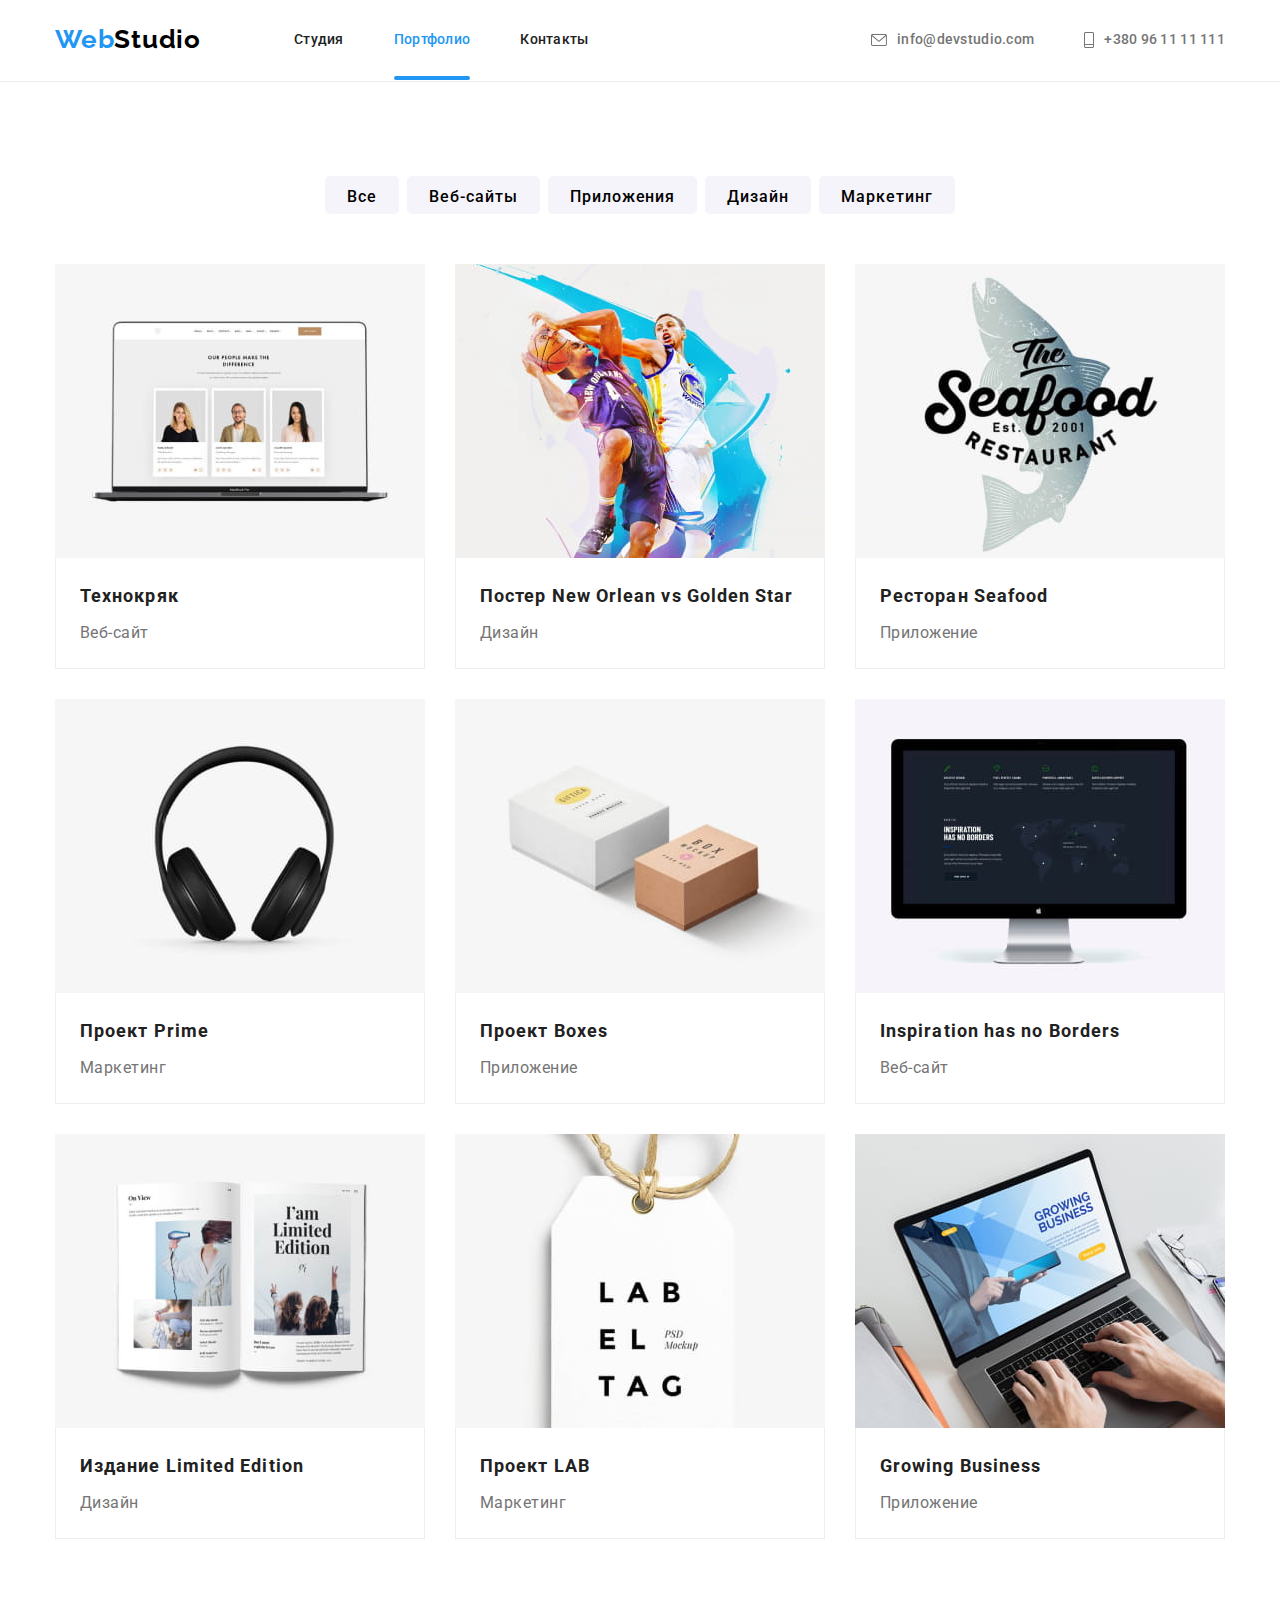
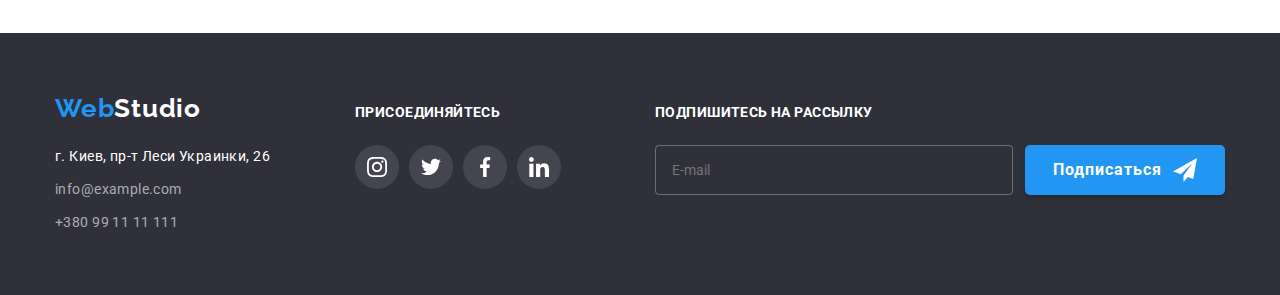
==== portfolio.html @ bf6fe9ce "ДЗ-7" ====
<!DOCTYPE html>
<html lang="ru">
    <head>
        <meta charset="UTF-8" />
        <meta http-equiv="X-UA-Compatible" content="IE=edge" />
        <meta name="viewport" content="width=device-width, initial-scale=1.0" />
        <title>WebStudio</title>
        <link rel="preconnect" href="https://fonts.gstatic.com" />
        <link rel="stylesheet" href="https://fonts.googleapis.com/css2?family=Raleway:wght@700&family=Roboto:wght@400;500;700;900&display=swap" />
        <link rel="stylesheet" href="https://cdnjs.cloudflare.com/ajax/libs/modern-normalize/0.2.0/modern-normalize.min.css" />
        <link rel="stylesheet" href="./css/styles.css" />
    </head>

    <body>
        <!--Навигация-->
        <header class="header-line">
            <div class="container">
                <nav class="navigation">
                    <a class="logo-link link" href="./index.html"><span class="blue-logo">Web</span><span class="black-logo">Studio</span></a>
                    <ul class="nav-list list">
                        <li class="nav-item"><a class="nav-link link" href="./index.html">Студия</a></li>
                        <li class="nav-item"><a class="nav-link active-portfolio link" href="./portfolio.html">Портфолио</a></li>
                        <li class="nav-item"><a class="nav-link link" href="">Контакты</a></li>
                    </ul>                

                    <ul class="contact-list list">
                        <li class="contact-item"><a class="link icon-link" href="mailto:info@devstudio.com"><svg class="icon-mail"><use href="./css/symbol-defs.svg#icon-mail"></use></svg>info@devstudio.com</a></li>
                        <li class="contact-item"><a class="link icon-link" href="tel:+380961111111"><svg class="icon-tel icon"><use href="./css/symbol-defs.svg#icon-telephone"></use></svg>+380 96 11 11 111</a></li>
                    </ul>
                </nav>
            </div>
        </header>

        <!-- Портфолио -->
        <main>
            <h1 class="visually-hidden">Портфолио</h1>
            <section class="portfolio-section">
                <div class="container">
                    <ul class="portfolio-list list">
                        <li class="buttons-item"><button class="buttons-portfolio button">Все</button></li>
                        <li class="buttons-item"><button class="buttons-portfolio button">Веб-сайты</button></li>
                        <li class="buttons-item"><button class="buttons-portfolio button">Приложения</button></li>
                        <li class="buttons-item"><button class="buttons-portfolio button">Дизайн</button></li>
                        <li class="buttons-item"><button class="buttons-portfolio button">Маркетинг</button></li>
                    </ul>
            
                    <ul class="examples-list grid list">
                        <li class="grid-item examples-item">
                            <a class="examples-link" href="">
                                <div class="examples-overlay">
                                    <img src="./images/portfolio/img.jpg" width="370" alt="Технокряк" />
                                    <div class="item-examples-overlay">
                                        <div class="item-examples-text">
                                            <p class="text-examples">
                                                Технокряк это современная площадка распространения коронавируса. Компании используют эту
                                                платформу для цифрового шпионажа и атак на защищённые сервера конкурентов.
                                            </p>
                                        </div>
                                    </div>
                                </div>                             
                                <div class="examples-item-block">
                                    <h2 class="examples-title title">Технокряк</h2>
                                    <p class="element-style">Веб-сайт</p>
                                </div>
                            </a>
                        </li>
                        <li class="grid-item examples-item">
                            <a class="examples-link" href="">
                                <div class="examples-overlay">
                                    <img src="./images/portfolio/img-1.jpg" width="370" alt="Постер New Orlean vs Golden Star" />
                                    <div class="item-examples-overlay">
                                        <div class="item-examples-text">
                                            <p class="text-examples">
                                                Технокряк это современная площадка распространения коронавируса. Компании используют эту
                                                платформу для цифрового шпионажа и атак на защищённые сервера конкурентов.
                                            </p>
                                        </div>
                                    </div>
                                </div> 
                                <div class="examples-item-block">
                                    <h2 class="examples-title title">Постер New Orlean vs Golden Star</h2>
                                    <p class="element-style">Дизайн</p>
                                </div>
                            </a>
                        </li>
                        <li class="grid-item examples-item">
                            <a class="examples-link" href="">
                                <div class="examples-overlay">
                                    <img src="./images/portfolio/img-2.jpg" width="370" alt="Ресторан Seafood" />
                                    <div class="item-examples-overlay">
                                        <div class="item-examples-text">
                                            <p class="text-examples">
                                                Технокряк это современная площадка распространения коронавируса. Компании используют эту
                                                платформу для цифрового шпионажа и атак на защищённые сервера конкурентов.
                                            </p>
                                        </div>
                                    </div>
                                </div>
                                <div class="examples-item-block">
                                    <h2 class="examples-title title">Ресторан Seafood</h2>
                                    <p class="element-style">Приложение</p>
                                </div>
                            </a>
                        </li>
                        <li class="grid-item examples-item">
                            <a class="examples-link" href="">
                                <div class="examples-overlay">
                                    <img src="./images/portfolio/img-3.jpg" width="370" alt="Проект Prime" />
                                    <div class="item-examples-overlay">
                                        <div class="item-examples-text">
                                            <p class="text-examples">
                                                Технокряк это современная площадка распространения коронавируса. Компании используют эту
                                                платформу для цифрового шпионажа и атак на защищённые сервера конкурентов.
                                            </p>
                                        </div>
                                    </div>
                                </div>           
                                <div class="examples-item-block">
                                    <h2 class="examples-title title">Проект Prime</h2>
                                    <p class="element-style">Маркетинг</p>
                                </div>
                            </a>
                        </li>
                        <li class="grid-item examples-item">
                            <a class="examples-link" href="">
                                <div class="examples-overlay">
                                    <img src="./images/portfolio/img-4.jpg" width="370" alt="Проект Boxes" />
                                    <div class="item-examples-overlay">
                                        <div class="item-examples-text">
                                            <p class="text-examples">
                                                Технокряк это современная площадка распространения коронавируса. Компании используют эту
                                                платформу для цифрового шпионажа и атак на защищённые сервера конкурентов.
                                            </p>
                                        </div>
                                    </div>
                                </div>
                                <div class="examples-item-block">
                                    <h2 class="examples-title title">Проект Boxes</h2>
                                    <p class="element-style">Приложение</p>
                                </div>
                            </a>
                        </li>
                        <li class="grid-item examples-item">
                            <a class="examples-link" href="">
                                <div class="examples-overlay">
                                    <img src="./images/portfolio/img-5.jpg" width="370" alt="Inspiration has no Borders" />
                                    <div class="item-examples-overlay">
                                        <div class="item-examples-text">
                                            <p class="text-examples">
                                                Технокряк это современная площадка распространения коронавируса. Компании используют эту
                                                платформу для цифрового шпионажа и атак на защищённые сервера конкурентов.
                                            </p>
                                        </div>
                                    </div>
                                </div>   
                                <div class="examples-item-block">
                                    <h2 class="examples-title title">Inspiration has no Borders</h2>
                                    <p class="element-style">Веб-сайт</p>
                                </div>
                            </a>
                        </li>
                        <li class="grid-item examples-item">
                            <a class="examples-link" href="">
                                <div class="examples-overlay">
                                    <img src="./images/portfolio/img-6.jpg" width="370" alt="Издание Limited Edition" />
                                    <div class="item-examples-overlay">
                                        <div class="item-examples-text">
                                            <p class="text-examples">
                                                Технокряк это современная площадка распространения коронавируса. Компании используют эту
                                                платформу для цифрового шпионажа и атак на защищённые сервера конкурентов.
                                            </p>
                                        </div>
                                    </div>
                                </div>
                                <div class="examples-item-block">
                                    <h2 class="examples-title title">Издание Limited Edition</h2>
                                    <p class="element-style">Дизайн</p>
                                </div>
                            </a>
                        </li>
                        <li class="grid-item examples-item">
                            <a class="examples-link" href="">
                                <div class="examples-overlay">
                                    <img src="./images/portfolio/img-7.jpg" width="370" alt="Проект LAB" />
                                    <div class="item-examples-overlay">
                                        <div class="item-examples-text">
                                            <p class="text-examples">
                                                Технокряк это современная площадка распространения коронавируса. Компании используют эту
                                                платформу для цифрового шпионажа и атак на защищённые сервера конкурентов.
                                            </p>
                                        </div>
                                    </div>
                                </div>
                                <div class="examples-item-block">
                                    <h2 class="examples-title title">Проект LAB</h2>
                                    <p class="element-style">Маркетинг</p>
                                </div>
                            </a>
                        </li>
                        <li class="grid-item examples-item">
                            <a class="examples-link" href="">
                                <div class="examples-overlay">
                                    <img src="./images/portfolio/img-8.jpg" width="370" alt="Growing Business webpage" />
                                    <div class="item-examples-overlay">
                                        <div class="item-examples-text">
                                            <p class="text-examples">
                                                Технокряк это современная площадка распространения коронавируса. Компании используют эту
                                                платформу для цифрового шпионажа и атак на защищённые сервера конкурентов.
                                            </p>
                                        </div>
                                    </div>
                                </div>  
                                <div class="examples-item-block">
                                    <h2 class="examples-title title">Growing Business</h2>
                                    <p class="element-style">Приложение</p>
                                </div>
                            </a>
                        </li>
                    </ul>
                </div>
            </section>
        </main>

        <!--Подвал сайта-->
        <footer class="footer">
            <div class="container">
                <div class="footer-block-contact footer-grid">
                    <a class="footer-link link" href="./index.html"><span class="blue-logo">Web</span><span
                            class="white-logo">Studio</span></a>

                    <address class="address">г. Киев, пр-т Леси Украинки, 26</address>
                
                    <ul class="footer-contacts list">
                        <li class="item-contact"><a class="link" href="mailto:info@example.com">info@example.com</a></li>
                        <li class="item-contact"><a class="link" href="tel:+380991111111">+380 99 11 11 111</a></li>
                    </ul>
                </div>
                <div class="footer-block-social footer-grid">
                    <p class="footer-paragraph-style">присоединяйтесь</p>
                    <ul class="list team-icon">
                        <li class="team-icon-item">
                            <a href="" class="team-icon-link">
                                <svg class="icon">
                                    <use href="./css/symbol-defs.svg#icon-instagram"></use>
                                </svg>
                            </a>
                        </li>
                        <li class="team-icon-item">
                            <a href="" class="team-icon-link">
                                <svg class="icon">
                                    <use href="./css/symbol-defs.svg#icon-twitter"></use>
                                </svg>
                            </a>
                        </li>
                        <li class="team-icon-item">
                            <a href="" class="team-icon-link">
                                <svg class="icon">
                                    <use href="./css/symbol-defs.svg#icon-facebook"></use>
                                </svg>
                            </a>
                        </li>
                        <li class="team-icon-item">
                            <a href="" class="team-icon-link">
                                <svg class="icon">
                                    <use href="./css/symbol-defs.svg#icon-linkedin"></use>
                                </svg>
                            </a>
                        </li>
                    </ul>
                </div>
                <div class="subscribe-block footer-grid">
                    <form class="form-subscribe"></form>
                
                    <p class="footer-paragraph-style">Подпишитесь на рассылку</p>
                
                    <div class="submit-block">
                        <label class="form-label-footer">
                            <input type="email" class="footer-input" name="email" placeholder="E-mail" autocomplete="off" />
                        </label>
                
                        <button type="submit" class="order-button button">
                            <span>Подписаться</span> <span class="submit-icon"></span>
                        </button>
                    </div>
                </div>
            </div>
        </footer>
    </body>
</html>
---- css/styles.css ----
:root {
  --main-text-color: #757575;
  --title-color: #212121;
  --bg-color: #2f303a;
  --bg-button-color: #f5f4fa;
  --white-color: #ffffff;
  --link-color: #2196f3;
  --submit-color: #188ce8;
  --logo-black: #000000;
  --examples-border-color: #eeeeee;
  --clients-border-color: #afb1b8;
  --grid-item: 1;
  --transition-transform: 250ms cubic-bezier(0.4, 0, 0.2, 1);
  --transition-whole: 250ms cubic-bezier(0.4, 0, 0.2, 1);
}

html {
  box-sizing: border-box;
}

*,
*::before,
*::after {
  box-sizing: inherit;
}

body {
  font-weight: 400;
  font-family: 'Roboto', sans-serif;
  font-size: 14px;
  line-height: 1.71;
  letter-spacing: 0.03em;
  color: var(--main-text-color);
}

h1,
h2,
h3,
h4,
h5,
h6,
p {
  margin-top: 0;
}

ul {
  margin-top: 0;
  margin-bottom: 0;
  padding-inline-start: 0;
}

p {
  margin-bottom: 0px;
}

img {
  display: block;
  max-width: 100%;
  height: auto;
}

address {
  font-style: normal;
  color: var(--white-color);
}

.visually-hidden {
  position: absolute !important;
  clip: rect(1px 1px 1px 1px);
  clip: rect(1px, 1px, 1px, 1px);
  padding: 0 !important;
  border: 0 !important;
  height: 1px !important;
  width: 1px !important;
  overflow: hidden;
}

.link {
  text-decoration: none;
  color: inherit;
  transition: color var(--transition-whole);
}

.examples-link {
  display: block;
  text-decoration: none;
  color: inherit;
}

.link:hover,
.link:focus {
  color: var(--link-color);
}

.buttons-portfolio:hover,
.buttons-portfolio:focus {
  background-color: var(--link-color);
  color: var(--white-color);
  box-shadow: 0px 3px 1px rgba(0, 0, 0, 0.1), 0px 1px 2px rgba(0, 0, 0, 0.08), 0px 2px 2px rgba(0, 0, 0, 0.12);
}

.container {
  width: 1200px;
  padding-right: 15px;
  padding-left: 15px;
  margin-right: auto;
  margin-left: auto;
}

.grid {
  display: flex;
  flex-wrap: wrap;
  margin-left: -30px;
  margin-top: -30px;
}

.grid-item {
  flex-basis: calc((100% - 30px * var(--grid-item)) / var(--grid-item));
  margin-left: 30px;
  margin-top: 30px;
}

.nav-list {
  font-weight: 500;
  line-height: 1.14;
  letter-spacing: 0.02em;
  color: var(--title-color);
}

.active-studio {
  color: var(--link-color);
}

.active-portfolio {
  color: var(--link-color);
}

.main-title {
  display: block;
  margin-bottom: 0px;
  margin-bottom: 30px;
  font-weight: 900;
  font-size: 44px;
  line-height: 1.36;
  text-align: center;
  letter-spacing: 0.06em;
  color: var(--white-color);
}

.what-we-do-title,
.our-team-title,
.clients-title {
  display: block;
  margin-bottom: 50px;
  font-weight: 700;
  font-size: 36px;
  line-height: 1.16;
  text-align: center;
  letter-spacing: 0.03em;
}

.features-title {
  text-transform: uppercase;
  margin-bottom: 10px;
  font-size: 14px;
  font-weight: 700;
  line-height: 1.14;
  letter-spacing: 0.03em;
}

.features-item::before {
  display: block;
  content: '';
  height: 120px;
  background-size: contain;
  background-repeat: no-repeat;
  background-position: center;
  background-size: 70px 70px;
  background-color: var(--bg-button-color);
  margin-bottom: 30px;
}

.features-item:nth-child(1)::before {
  background-image: url(../images/svg/antenna.svg);
}

.features-item:nth-child(2)::before {
  background-image: url(../images/svg/astronaut.svg);
}

.features-item:nth-child(3)::before {
  background-image: url(../images/svg/clock.svg);
}

.features-item:nth-child(4)::before {
  background-image: url(../images/svg/diagram.svg);
}

.team-title {
  margin-bottom: 10px;
  font-weight: 500;
  font-size: 16px;
  line-height: 1.18;
  letter-spacing: 0.03em;
}

.examples-title {
  margin-bottom: 4px;
  font-weight: 700;
  font-size: 18px;
  line-height: 2;
  letter-spacing: 0.06em;
}

.title {
  color: var(--title-color);
}

.element-style {
  font-size: 16px;
  line-height: 30px;
  letter-spacing: 0.03em;
}

.button {
  font-weight: 500;
  font-size: 16px;
  line-height: 1.87;
  text-align: center;
  letter-spacing: 0.06em;
  background-color: var(--bg-button-color);
  border-style: none;
  border-radius: 5px;
  font-family: inherit;
  cursor: pointer;
  border: none;
  transition: box-shadow var(--transition-whole), background-color var(--transition-whole);
}

.navigation {
  display: flex;
  align-items: center;
}

.logo-link {
  display: block;
  margin-right: 93px;
  padding-top: 24px;
  padding-bottom: 25px;
}

.nav-list {
  display: flex;
  align-items: baseline;
}

.nav-item:not(:last-child) {
  margin-right: 50px;
}

.nav-item .link {
  position: relative;
  padding-top: 32px;
  padding-bottom: 32px;
  display: flex;
  margin-bottom: 0px;
}

.header-line {
  position: relative;
  border-bottom: 1px solid #ececec;
}

.nav-link-line::after {
  position: absolute;
  display: flex;
  background-color: var(--link-color);
  content: '';
  left: 0;
  bottom: 0;
  width: 100%;
  height: 4px;
  border-radius: 2px;
  transform: scaleX(0);
  transition: var(--transition-transform);
}

.nav-link-line:hover::after,
.nav-link-line:focus::after {
  transform: scaleX(1);
}

.active-studio::after {
  position: absolute;
  display: flex;
  background-color: var(--link-color);
  content: '';
  left: 0;
  bottom: 0;
  width: 100%;
  height: 4px;
  border-radius: 2px;
}

.active-portfolio::after {
  position: absolute;
  display: flex;
  background-color: var(--link-color);
  content: '';
  left: 0;
  bottom: 0;
  width: 100%;
  height: 4px;
  border-radius: 2px;
}

.contact-list {
  display: flex;
  margin-left: auto;
  align-items: center;
  font-weight: 500;
}

.icon {
  transition: fill var(--transition-whole);
}

.icon-link {
  display: flex;
  align-items: center;
  border: none;
  padding: 32px 0;
  font-weight: 500;
  line-height: 1.14;
  letter-spacing: 0.02em;
}

.icon-link:hover,
.icon-link:focus {
  stroke: currentColor;
}

.icon-mail {
  width: 16px;
  height: 12px;
  margin-right: 10px;
  fill: currentColor;
}

.icon-tel {
  width: 10px;
  height: 16px;
  margin-right: 10px;
  fill: currentColor;
}

.contact-item:not(:last-child) {
  margin-right: 50px;
}

.order-button {
  display: inline-block;
  min-width: 200px;
  padding: 10px 32px;
  background-color: var(--link-color);
  color: var(--white-color);
  font-weight: 700;
}

.order-button:hover,
.order-button:focus {
  background-color: var(--submit-color);
}

.buttons-portfolio {
  font-weight: 500;
  min-width: 73px;
  max-height: 38px;
  padding: 6px 22px;
}

.hero-section {
  padding-top: 200px;
  padding-bottom: 200px;
  max-width: 1600px;
  height: 600px;
  text-align: center;
  background-color: var(--bg-color);
  background-image: linear-gradient(rgba(47, 48, 58, 0.4), rgba(47, 48, 58, 0.4)),
    url('../images/webstudio/heroback.jpg');
  background-repeat: no-repeat;
  background-size: cover;
  background-position: center;
  margin: 0 auto;
}

.features-section {
  padding-top: 94px;
}

.features-item {
  --grid-item: 4;
}

.doing-section {
  padding-top: 94px;
  padding-bottom: 94px;
}

.doing-thumb {
  position: relative;
}

.text-thumb {
  position: absolute;
  bottom: 0;
  display: flex;
  justify-content: center;
  align-items: center;
  background-image: linear-gradient(to right, rgba(47, 48, 58, 0.8), rgba(47, 48, 58, 0.8));
  width: 370px;
  height: 70px;
}

.text-decor-thumb {
  font-weight: 700;
  color: var(--white-color);
  text-transform: uppercase;
}

.about-item {
  --grid-item: 3;
}

.team-section {
  padding-top: 94px;
  padding-bottom: 94px;
  background-color: var(--bg-button-color);
}

.team-section .team-icon-link {
  fill: var(--clients-border-color);
}

.team-icon {
  margin-top: 16px;
  display: flex;
}

.team-icon-link .icon {
  width: 20px;
  height: 20px;
}

.team-icon-link {
  display: flex;
  border-radius: 50%;
  justify-content: center;
  align-items: center;
  width: 44px;
  height: 44px;
  transition: background-color var(--transition-whole);
}

.team-icon-link:hover,
.team-icon-link:focus {
  background-color: var(--link-color);
}

.team-icon-link:hover .icon,
.team-icon-link:focus .icon {
  fill: var(--white-color);
}

.team-icon-item:not(:last-child) {
  margin-right: 10px;
}

.team-list {
  text-align: center;
}

.team-item {
  box-shadow: 0px 1px 3px rgba(0, 0, 0, 0.12), 0px 1px 1px rgba(0, 0, 0, 0.14), 0px 2px 1px rgba(0, 0, 0, 0.2);
  border-radius: 0px 0px 4px 4px;
  --grid-item: 4;
}

.item-block {
  padding: 30px 32px;
  background-color: var(--white-color);
}

.clients-section {
  padding-top: 94px;
  padding-bottom: 94px;
}

.clients-icon-item {
  --grid-item: 6;
}

.clients-icon-link {
  display: flex;
  color: var(--clients-border-color);
  border: 1px solid var(--clients-border-color);
  border-radius: 4px;
  width: 170px;
  height: 90px;
  align-items: center;
  justify-content: center;
}

.clients-icon-link:hover,
.clients-icon-link:focus {
  border: 1px solid var(--link-color);
}

.clients-icon-link .icon {
  fill: currentColor;
}

.clients-icon-link .icon-logo1 {
  width: 44px;
  height: 49px;
}

.clients-icon-link .icon-logo2 {
  width: 40px;
  height: 52px;
}

.clients-icon-link .icon-logo3 {
  width: 41px;
  height: 43px;
}

.clients-icon-link .icon-logo4 {
  width: 80px;
  height: 42px;
}

.clients-icon-link .icon-logo5 {
  width: 59px;
  height: 47px;
}

.clients-icon-link .icon-logo6 {
  width: 88px;
  height: 45px;
}

.footer-social-icon .icon {
  font: var(--white-color);
}

.footer-link {
  display: block;
  margin-bottom: 20px;
}

.address {
  display: block;
  margin-bottom: 9px;
}

footer {
  padding-top: 60px;
  padding-bottom: 60px;
  background-color: var(--bg-color);
}

.footer-contacts {
  font-weight: 400;
  display: block;
  margin-left: auto;
  align-items: center;
  color: rgba(255, 255, 255, 0.6);
}

.footer-paragraph-style {
  color: var(--white-color);
  font-weight: 700;
  text-transform: uppercase;
  margin-bottom: 20px;
}

.item-contact:not(:last-child) {
  display: block;
  margin-bottom: 9px;
}

.team-icon a {
  color: var(--white-color);
}

footer .team-icon-link {
  background-color: rgba(255, 255, 255, 0.1);
}

footer .team-icon-link:hover,
footer .team-icon-link:focus {
  background-color: var(--link-color);
}

footer .team-icon-link .icon {
  fill: currentColor;
}

.portfolio-section {
  padding-top: 94px;
  padding-bottom: 94px;
}

.portfolio-list {
  display: flex;
  justify-content: center;
  padding-bottom: 50px;
}

.buttons-item:not(:last-child) {
  margin-right: 8px;
}

.examples-item {
  --grid-item: 3;
}

.footer .container {
  display: flex;
  justify-content: space-between;
  align-items: baseline;
}

.footer-grid {
  flex-basis: calc((50% - 45px) / 2);
}

.footer-grid:last-child {
  flex-basis: calc(50% - 15px);
}

.footer-input {
  width: 358px;
  height: 50px;
  padding: 15px 16px;
  border: 1px solid rgba(255, 255, 255, 0.3);
  border-radius: 4px;
  color: var(--white-color);
  background-color: transparent;
}

footer .button {
  position: relative;
  text-align: start;
  padding: 10px 28px;
  box-shadow: 0px 4px 4px rgba(0, 0, 0, 0.15);
}

.submit-icon {
  position: absolute;
  width: 24px;
  height: 24px;
  top: 50%;
  right: 8%;
  transform: translate(-50%, -50%);
  fill: var(--white-color);
  background-image: url(../images/svg/send.svg);
}

.submit-block {
  display: flex;
  justify-content: space-between;
}

.examples-item:hover,
.examples-link:focus {
  box-shadow: 0px 1px 1px rgba(0, 0, 0, 0.12), 0px 4px 4px rgba(0, 0, 0, 0.06), 1px 4px 6px rgba(0, 0, 0, 0.16);
}

.examples-item-block {
  padding: 20px 24px;
  border-left: 1px solid var(--examples-border-color);
  border-right: 1px solid var(--examples-border-color);
  border-bottom: 1px solid var(--examples-border-color);
}

.blue-logo,
.black-logo,
.white-logo {
  font-family: 'Raleway', sans-serif;
  font-weight: 700;
  font-size: 26px;
  line-height: 1.19;
  letter-spacing: 0.03em;
  color: var(--link-color);
}

.black-logo {
  color: var(--logo-black);
}

.white-logo {
  color: var(--white-color);
}

.backdrop {
  position: fixed;
  z-index: 3;

  top: 0;
  left: 0;
  width: 100%;
  height: 100%;
  background-color: rgba(0, 0, 0, 0.2);

  transition: opacity var(--transition-whole);
}

.backdrop {
  position: fixed;
  z-index: 3;

  top: 0;
  left: 0;
  width: 100%;
  height: 100%;
  background-color: rgba(0, 0, 0, 0.2);

  transition: opacity var(--transition-whole);
}

.backdrop.is-hidden {
  opacity: 0;
  pointer-events: none;
}

.modal {
  position: absolute;
  top: 50%;
  left: 50%;
  transform: translate(-50%, -50%);
  min-height: 581px;
  max-width: 528px;
  padding: 40px 40px;
  border-radius: 4px;
  background-color: var(--white-color);
}

.btn-modal {
  position: absolute;

  top: 8px;
  right: 8px;
  width: 30px;
  height: 30px;
  border-radius: 50%;
  background: var(--white-color);
  border: 1px solid rgba(0, 0, 0, 0.1);

  transform: scale(1);
  transition: var(--transition-transform);
}

.btn-icon-close {
  fill: var(--title-color);
}

.btn-icon-close {
  position: absolute;
  width: 18px;
  height: 18px;
  top: 50%;
  left: 50%;
  transform: translate(-50%, -50%);
}

.btn-modal:hover,
.btn-modal:focus {
  transform: scale(1.15);
  /* border: 1px solid rgb(33, 150, 243, 0.5); */
}

.btn-modal:hover .icon,
.btn-modal-close:focus .icon {
  fill: var(--link-color);
}

.form-label {
  position: relative;
  display: flex;
  flex-direction: column;
}

.form-label:not(:last-child) {
  margin-bottom: 10px;
}

.form-label:last-child {
  margin-bottom: 20px;
}

.form-label {
  font-size: 12px;
  line-height: 1.16;
  letter-spacing: 0.01em;
}

.label-text {
  display: inline-block;
  margin-bottom: 4px;
}

.form-input:hover,
.form-input:focus {
  border-color: var(--link-color);
}

.form-input:hover + .icon,
.form-input:focus + .icon {
  fill: var(--link-color);
}

.form-area::placeholder {
  color: rgba(117, 117, 117, 0.5);
}

.form-area:hover,
.form-area:focus {
  border-color: var(--link-color);
}

.request-action {
  display: inline-block;
  margin-bottom: 12px;
  font-size: 20px;
  line-height: 1.15;
  color: var(--title-color);
}

.request-icon-position {
  position: relative;
}

.form-input {
  position: relative;
  width: 100%;
  height: 40px;
  padding-left: 42px;
  border: 1px solid rgba(33, 33, 33, 0.2);
  border-radius: 4px;
  outline: none;
}

.form-area {
  width: 100%;
  resize: none;
  padding: 12px 16px;
  border: 1px solid rgba(33, 33, 33, 0.2);
  border-radius: 4px;
  outline: none;
}

.form-label-terms {
  display: flex;
  justify-content: center;
  margin-bottom: 30px;
  align-items: center;
}

.terms-link {
  color: var(--link-color);
  margin-left: 5px;
}

.checkbox {
  -webkit-appearance: none;
  -moz-appearance: none;
  appearance: none;
}

.terms-span {
  margin-left: 5px;
}

.custom-icon {
  display: inline-block;
  cursor: pointer;
  width: 16px;
  height: 15px;
  border: 2px solid var(--title-color);
  border-radius: 4px;
}

.checkbox:checked + .custom-icon {
  border-color: var(--link-color);
  background-color: var(--link-color);
  background-image: url(../images/svg/check.svg);
  background-size: contain;
  background-origin: border-box;
}

.checkbox:focus + .custom-icon {
  border-color: var(--link-color);
}

.form-label-button {
  display: flex;
  justify-content: center;
}

.form-request .icon {
  position: absolute;
  top: 50%;
  left: 14px;
  width: 18px;
  height: 18px;
  transform: translateY(-50%);
}

.examples-overlay {
  position: relative;
  width: 370px;
  height: 294px;
  overflow: hidden;
}

.examples-overlay .text-examples {
  position: absolute;

  top: 50%;
  left: 50%;
  transform: translate(-50%, -50%);

  display: inline-block;
  width: 322px;

  font-size: 18px;
  line-height: 1.56;
  letter-spacing: 0.03em;
  text-align: start;
  color: var(--white-color);
}

.item-examples-overlay {
  position: absolute;
  width: 100%;
  height: 100%;
  background-color: rgba(33, 150, 243, 0.9);
  opacity: 0;
  transform: translateY(0);
  transition: var(--transition-transform);
}

.examples-link:focus .item-examples-overlay,
.examples-link:hover .item-examples-overlay {
  transform: translateY(-100%);
  opacity: 1;
}

.list {
  list-style: none;
}
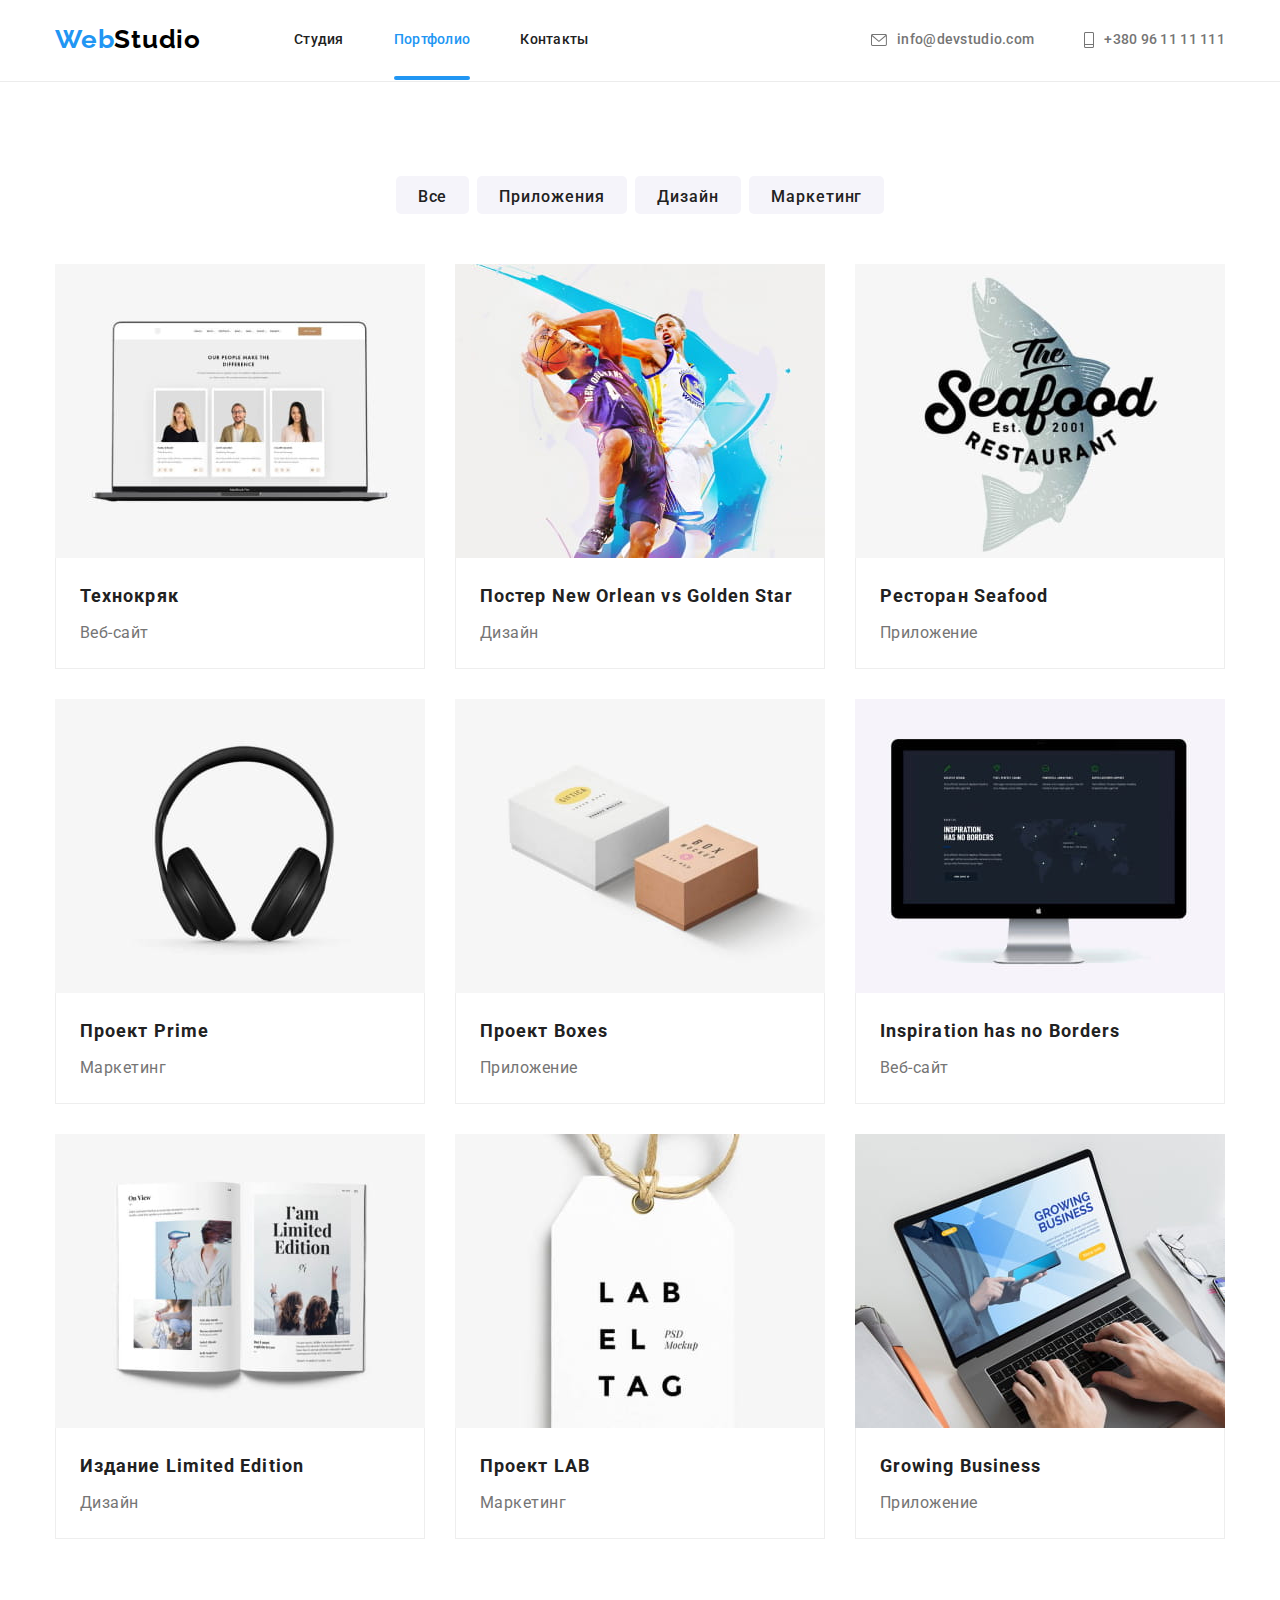
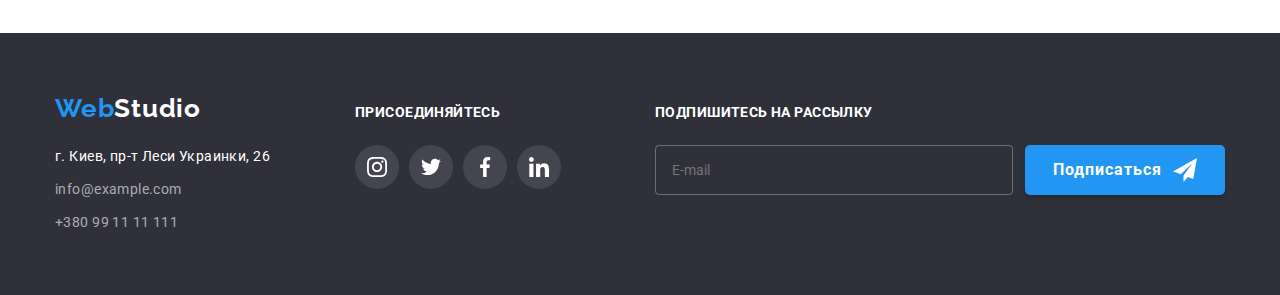
==== commit 8055e0e6: "ДЗ-7" ====
--- a/portfolio.html
+++ b/portfolio.html
@@ -12,207 +12,191 @@
     </head>
 
     <body>
+        
         <!--Навигация-->
+
         <header class="header-line">
             <div class="container">
                 <nav class="navigation">
-                    <a class="logo-link link" href="./index.html"><span class="blue-logo">Web</span><span class="black-logo">Studio</span></a>
+                    <a class="logo navigation__logo link" href="./index.html"><span class="logo__label logo__label--blue">Web</span><span class="logo__label logo__label--black">Studio</span></a>
                     <ul class="nav-list list">
-                        <li class="nav-item"><a class="nav-link link" href="./index.html">Студия</a></li>
-                        <li class="nav-item"><a class="nav-link active-portfolio link" href="./portfolio.html">Портфолио</a></li>
-                        <li class="nav-item"><a class="nav-link link" href="">Контакты</a></li>
+                        <li class="nav-list__item"><a class="nav-list__link nav-list__line link" href="./index.html">Студия</a></li>
+                        <li class="nav-list__item"><a class="nav-list__link nav-list__link--blue nav-list__link--active link" href="./portfolio.html">Портфолио</a></li>
+                        <li class="nav-list__item"><a class="nav-list__link nav-list__line link" href="">Контакты</a></li>
                     </ul>                
 
                     <ul class="contact-list list">
-                        <li class="contact-item"><a class="link icon-link" href="mailto:info@devstudio.com"><svg class="icon-mail"><use href="./css/symbol-defs.svg#icon-mail"></use></svg>info@devstudio.com</a></li>
-                        <li class="contact-item"><a class="link icon-link" href="tel:+380961111111"><svg class="icon-tel icon"><use href="./css/symbol-defs.svg#icon-telephone"></use></svg>+380 96 11 11 111</a></li>
+                        <li class="contact-list__item"><a class="link contact-list__icon" href="mailto:info@devstudio.com"><svg class="contact-list__mail"><use href="./css/symbol-defs.svg#icon-mail"></use></svg>info@devstudio.com</a></li>
+                        <li class="contact-list__item"><a class="link contact-list__icon" href="tel:+380961111111"><svg class="contact-list__tel icon"><use href="./css/symbol-defs.svg#icon-telephone"></use></svg>+380 96 11 11 111</a></li>
                     </ul>
                 </nav>
             </div>
         </header>
 
         <!-- Портфолио -->
+
         <main>
             <h1 class="visually-hidden">Портфолио</h1>
-            <section class="portfolio-section">
+            <section class="portfolio">
                 <div class="container">
-                    <ul class="portfolio-list list">
-                        <li class="buttons-item"><button class="buttons-portfolio button">Все</button></li>
-                        <li class="buttons-item"><button class="buttons-portfolio button">Веб-сайты</button></li>
-                        <li class="buttons-item"><button class="buttons-portfolio button">Приложения</button></li>
-                        <li class="buttons-item"><button class="buttons-portfolio button">Дизайн</button></li>
-                        <li class="buttons-item"><button class="buttons-portfolio button">Маркетинг</button></li>
+                    <ul class="buttons-menu list">
+                        <li class="buttons-menu__item"><button type="button" class="buttons-menu__button--blue buttons-menu__button button">Все</button></li>
+                        <li class="buttons-menu__item"><button type="button" class="buttons-menu__button--blue buttons-menu__button button">Приложения</button></li>
+                        <li class="buttons-menu__item"><button type="button" class="buttons-menu__button--blue buttons-menu__button button">Дизайн</button></li>
+                        <li class="buttons-menu__item"><button type="button" class="buttons-menu__button--blue buttons-menu__button button">Маркетинг</button></li>
                     </ul>
             
                     <ul class="examples-list grid list">
-                        <li class="grid-item examples-item">
-                            <a class="examples-link" href="">
-                                <div class="examples-overlay">
+                        <li class="grid-item examples-list__item">
+                            <a class="examples-list__link" href="">
+                                <div class="examples-list__overlay">
                                     <img src="./images/portfolio/img.jpg" width="370" alt="Технокряк" />
-                                    <div class="item-examples-overlay">
-                                        <div class="item-examples-text">
-                                            <p class="text-examples">
-                                                Технокряк это современная площадка распространения коронавируса. Компании используют эту
-                                                платформу для цифрового шпионажа и атак на защищённые сервера конкурентов.
-                                            </p>
-                                        </div>
+                                    <div class="examples-list__text-block">
+                                        <p class="examples-list__text">
+                                            Технокряк это современная площадка распространения коронавируса. Компании используют эту
+                                            платформу для цифрового шпионажа и атак на защищённые сервера конкурентов.
+                                        </p>
                                     </div>
                                 </div>                             
-                                <div class="examples-item-block">
-                                    <h2 class="examples-title title">Технокряк</h2>
-                                    <p class="element-style">Веб-сайт</p>
-                                </div>
-                            </a>
-                        </li>
-                        <li class="grid-item examples-item">
-                            <a class="examples-link" href="">
-                                <div class="examples-overlay">
+                                <div class="examples-list__title-block">
+                                    <h2 class="examples-list__title">Технокряк</h2>
+                                    <p class="examples-list__label">Веб-сайт</p>
+                                </div>
+                            </a>
+                        </li>
+                        <li class="grid-item examples-list__item">
+                            <a class="examples-list__link" href="">
+                                <div class="examples-list__overlay">
                                     <img src="./images/portfolio/img-1.jpg" width="370" alt="Постер New Orlean vs Golden Star" />
-                                    <div class="item-examples-overlay">
-                                        <div class="item-examples-text">
-                                            <p class="text-examples">
-                                                Технокряк это современная площадка распространения коронавируса. Компании используют эту
-                                                платформу для цифрового шпионажа и атак на защищённые сервера конкурентов.
-                                            </p>
-                                        </div>
+                                    <div class="examples-list__text-block">
+                                        <p class="examples-list__text">
+                                            Технокряк это современная площадка распространения коронавируса. Компании используют эту
+                                            платформу для цифрового шпионажа и атак на защищённые сервера конкурентов.
+                                        </p>
                                     </div>
                                 </div> 
-                                <div class="examples-item-block">
-                                    <h2 class="examples-title title">Постер New Orlean vs Golden Star</h2>
-                                    <p class="element-style">Дизайн</p>
-                                </div>
-                            </a>
-                        </li>
-                        <li class="grid-item examples-item">
-                            <a class="examples-link" href="">
-                                <div class="examples-overlay">
+                                <div class="examples-list__title-block">
+                                    <h2 class="examples-list__title">Постер New Orlean vs Golden Star</h2>
+                                    <p class="examples-list__label">Дизайн</p>
+                                </div>
+                            </a>
+                        </li>
+                        <li class="grid-item examples-list__item">
+                            <a class="examples-list__link" href="">
+                                <div class="examples-list__overlay">
                                     <img src="./images/portfolio/img-2.jpg" width="370" alt="Ресторан Seafood" />
-                                    <div class="item-examples-overlay">
-                                        <div class="item-examples-text">
-                                            <p class="text-examples">
-                                                Технокряк это современная площадка распространения коронавируса. Компании используют эту
-                                                платформу для цифрового шпионажа и атак на защищённые сервера конкурентов.
-                                            </p>
-                                        </div>
-                                    </div>
-                                </div>
-                                <div class="examples-item-block">
-                                    <h2 class="examples-title title">Ресторан Seafood</h2>
-                                    <p class="element-style">Приложение</p>
-                                </div>
-                            </a>
-                        </li>
-                        <li class="grid-item examples-item">
-                            <a class="examples-link" href="">
-                                <div class="examples-overlay">
+                                    <div class="examples-list__text-block">
+                                        <p class="examples-list__text">
+                                            Технокряк это современная площадка распространения коронавируса. Компании используют эту
+                                            платформу для цифрового шпионажа и атак на защищённые сервера конкурентов.
+                                        </p>
+                                    </div>
+                                </div>
+                                <div class="examples-list__title-block">
+                                    <h2 class="examples-list__title">Ресторан Seafood</h2>
+                                    <p class="examples-list__label">Приложение</p>
+                                </div>
+                            </a>
+                        </li>
+                        <li class="grid-item examples-list__item">
+                            <a class="examples-list__link" href="">
+                                <div class="examples-list__overlay">
                                     <img src="./images/portfolio/img-3.jpg" width="370" alt="Проект Prime" />
-                                    <div class="item-examples-overlay">
-                                        <div class="item-examples-text">
-                                            <p class="text-examples">
-                                                Технокряк это современная площадка распространения коронавируса. Компании используют эту
-                                                платформу для цифрового шпионажа и атак на защищённые сервера конкурентов.
-                                            </p>
-                                        </div>
+                                    <div class="examples-list__text-block">
+                                        <p class="examples-list__text">
+                                            Технокряк это современная площадка распространения коронавируса. Компании используют эту
+                                            платформу для цифрового шпионажа и атак на защищённые сервера конкурентов.
+                                        </p>
                                     </div>
                                 </div>           
-                                <div class="examples-item-block">
-                                    <h2 class="examples-title title">Проект Prime</h2>
-                                    <p class="element-style">Маркетинг</p>
-                                </div>
-                            </a>
-                        </li>
-                        <li class="grid-item examples-item">
-                            <a class="examples-link" href="">
-                                <div class="examples-overlay">
+                                <div class="examples-list__title-block">
+                                    <h2 class="examples-list__title">Проект Prime</h2>
+                                    <p class="examples-list__label">Маркетинг</p>
+                                </div>
+                            </a>
+                        </li>
+                        <li class="grid-item examples-list__item">
+                            <a class="examples-list__link" href="">
+                                <div class="examples-list__overlay">
                                     <img src="./images/portfolio/img-4.jpg" width="370" alt="Проект Boxes" />
-                                    <div class="item-examples-overlay">
-                                        <div class="item-examples-text">
-                                            <p class="text-examples">
-                                                Технокряк это современная площадка распространения коронавируса. Компании используют эту
-                                                платформу для цифрового шпионажа и атак на защищённые сервера конкурентов.
-                                            </p>
-                                        </div>
-                                    </div>
-                                </div>
-                                <div class="examples-item-block">
-                                    <h2 class="examples-title title">Проект Boxes</h2>
-                                    <p class="element-style">Приложение</p>
-                                </div>
-                            </a>
-                        </li>
-                        <li class="grid-item examples-item">
-                            <a class="examples-link" href="">
-                                <div class="examples-overlay">
+                                    <div class="examples-list__text-block">
+                                        <p class="examples-list__text">
+                                            Технокряк это современная площадка распространения коронавируса. Компании используют эту
+                                            платформу для цифрового шпионажа и атак на защищённые сервера конкурентов.
+                                        </p>
+                                    </div>
+                                </div>
+                                <div class="examples-list__title-block">
+                                    <h2 class="examples-list__title">Проект Boxes</h2>
+                                    <p class="examples-list__label">Приложение</p>
+                                </div>
+                            </a>
+                        </li>
+                        <li class="grid-item examples-list__item">
+                            <a class="examples-list__link" href="">
+                                <div class="examples-list__overlay">
                                     <img src="./images/portfolio/img-5.jpg" width="370" alt="Inspiration has no Borders" />
-                                    <div class="item-examples-overlay">
-                                        <div class="item-examples-text">
-                                            <p class="text-examples">
-                                                Технокряк это современная площадка распространения коронавируса. Компании используют эту
-                                                платформу для цифрового шпионажа и атак на защищённые сервера конкурентов.
-                                            </p>
-                                        </div>
+                                    <div class="examples-list__text-block">
+                                        <p class="examples-list__text">
+                                            Технокряк это современная площадка распространения коронавируса. Компании используют эту
+                                            платформу для цифрового шпионажа и атак на защищённые сервера конкурентов.
+                                        </p>
                                     </div>
                                 </div>   
-                                <div class="examples-item-block">
-                                    <h2 class="examples-title title">Inspiration has no Borders</h2>
-                                    <p class="element-style">Веб-сайт</p>
-                                </div>
-                            </a>
-                        </li>
-                        <li class="grid-item examples-item">
-                            <a class="examples-link" href="">
-                                <div class="examples-overlay">
+                                <div class="examples-list__title-block">
+                                    <h2 class="examples-list__title">Inspiration has no Borders</h2>
+                                    <p class="examples-list__label">Веб-сайт</p>
+                                </div>
+                            </a>
+                        </li>
+                        <li class="grid-item examples-list__item">
+                            <a class="examples-list__link" href="">
+                                <div class="examples-list__overlay">
                                     <img src="./images/portfolio/img-6.jpg" width="370" alt="Издание Limited Edition" />
-                                    <div class="item-examples-overlay">
-                                        <div class="item-examples-text">
-                                            <p class="text-examples">
-                                                Технокряк это современная площадка распространения коронавируса. Компании используют эту
-                                                платформу для цифрового шпионажа и атак на защищённые сервера конкурентов.
-                                            </p>
-                                        </div>
-                                    </div>
-                                </div>
-                                <div class="examples-item-block">
-                                    <h2 class="examples-title title">Издание Limited Edition</h2>
-                                    <p class="element-style">Дизайн</p>
-                                </div>
-                            </a>
-                        </li>
-                        <li class="grid-item examples-item">
-                            <a class="examples-link" href="">
-                                <div class="examples-overlay">
+                                    <div class="examples-list__text-block">
+                                        <p class="examples-list__text">
+                                            Технокряк это современная площадка распространения коронавируса. Компании используют эту
+                                            платформу для цифрового шпионажа и атак на защищённые сервера конкурентов.
+                                        </p>
+                                    </div>
+                                </div>
+                                <div class="examples-list__title-block">
+                                    <h2 class="examples-list__title">Издание Limited Edition</h2>
+                                    <p class="examples-list__label">Дизайн</p>
+                                </div>
+                            </a>
+                        </li>
+                        <li class="grid-item examples-list__item">
+                            <a class="examples-list__link" href="">
+                                <div class="examples-list__overlay">
                                     <img src="./images/portfolio/img-7.jpg" width="370" alt="Проект LAB" />
-                                    <div class="item-examples-overlay">
-                                        <div class="item-examples-text">
-                                            <p class="text-examples">
-                                                Технокряк это современная площадка распространения коронавируса. Компании используют эту
-                                                платформу для цифрового шпионажа и атак на защищённые сервера конкурентов.
-                                            </p>
-                                        </div>
-                                    </div>
-                                </div>
-                                <div class="examples-item-block">
-                                    <h2 class="examples-title title">Проект LAB</h2>
-                                    <p class="element-style">Маркетинг</p>
-                                </div>
-                            </a>
-                        </li>
-                        <li class="grid-item examples-item">
-                            <a class="examples-link" href="">
-                                <div class="examples-overlay">
+                                    <div class="examples-list__text-block">
+                                        <p class="examples-list__text">
+                                            Технокряк это современная площадка распространения коронавируса. Компании используют эту
+                                            платформу для цифрового шпионажа и атак на защищённые сервера конкурентов.
+                                        </p>
+                                    </div>
+                                </div>
+                                <div class="examples-list__title-block">
+                                    <h2 class="examples-list__title">Проект LAB</h2>
+                                    <p class="examples-list__label">Маркетинг</p>
+                                </div>
+                            </a>
+                        </li>
+                        <li class="grid-item examples-list__item">
+                            <a class="examples-list__link" href="">
+                                <div class="examples-list__overlay">
                                     <img src="./images/portfolio/img-8.jpg" width="370" alt="Growing Business webpage" />
-                                    <div class="item-examples-overlay">
-                                        <div class="item-examples-text">
-                                            <p class="text-examples">
-                                                Технокряк это современная площадка распространения коронавируса. Компании используют эту
-                                                платформу для цифрового шпионажа и атак на защищённые сервера конкурентов.
-                                            </p>
-                                        </div>
+                                    <div class="examples-list__text-block">
+                                        <p class="examples-list__text">
+                                            Технокряк это современная площадка распространения коронавируса. Компании используют эту
+                                            платформу для цифрового шпионажа и атак на защищённые сервера конкурентов.
+                                        </p>
                                     </div>
                                 </div>  
-                                <div class="examples-item-block">
-                                    <h2 class="examples-title title">Growing Business</h2>
-                                    <p class="element-style">Приложение</p>
+                                <div class="examples-list__title-block">
+                                    <h2 class="examples-list__title">Growing Business</h2>
+                                    <p class="examples-list__label">Приложение</p>
                                 </div>
                             </a>
                         </li>
@@ -222,68 +206,136 @@
         </main>
 
         <!--Подвал сайта-->
+     
         <footer class="footer">
-            <div class="container">
-                <div class="footer-block-contact footer-grid">
-                    <a class="footer-link link" href="./index.html"><span class="blue-logo">Web</span><span
-                            class="white-logo">Studio</span></a>
-
+            <div class="container footer__container">
+                <div class="contact-details footer-grid">
+                    <a class="logo contact-details__logo link" href="./index.html"><span class="logo__label logo__label--blue">Web</span><span class="logo__label logo__label--white">Studio</span></a>
                     <address class="address">г. Киев, пр-т Леси Украинки, 26</address>
-                
-                    <ul class="footer-contacts list">
-                        <li class="item-contact"><a class="link" href="mailto:info@example.com">info@example.com</a></li>
-                        <li class="item-contact"><a class="link" href="tel:+380991111111">+380 99 11 11 111</a></li>
+        
+                    <ul class="contact-details__list list">
+                        <li class="contact-details__item"><a class="link" href="mailto:info@example.com">info@example.com</a></li>
+                        <li class="contact-details__item"><a class="link" href="tel:+380991111111">+380 99 11 11 111</a></li>
                     </ul>
                 </div>
-                <div class="footer-block-social footer-grid">
-                    <p class="footer-paragraph-style">присоединяйтесь</p>
-                    <ul class="list team-icon">
-                        <li class="team-icon-item">
-                            <a href="" class="team-icon-link">
-                                <svg class="icon">
+        
+                <div class="footer-grid">
+                    <p class="footer__label">присоединяйтесь</p>
+                    <ul class="list card-list footer__card-list team-icon">
+                        <li class="card-list__item">
+                            <a href="" class="card-list__link card-list__link--grey">
+                                <svg class="card-list__icon card-list__icon--white">
                                     <use href="./css/symbol-defs.svg#icon-instagram"></use>
                                 </svg>
                             </a>
                         </li>
-                        <li class="team-icon-item">
-                            <a href="" class="team-icon-link">
-                                <svg class="icon">
+                        <li class="card-list__item">
+                            <a href="" class="card-list__link card-list__link--grey">
+                                <svg class="card-list__icon card-list__icon--white">
                                     <use href="./css/symbol-defs.svg#icon-twitter"></use>
                                 </svg>
                             </a>
                         </li>
-                        <li class="team-icon-item">
-                            <a href="" class="team-icon-link">
-                                <svg class="icon">
+                        <li class="card-list__item">
+                            <a href="" class="card-list__link card-list__link--grey">
+                                <svg class="card-list__icon card-list__icon--white">
                                     <use href="./css/symbol-defs.svg#icon-facebook"></use>
                                 </svg>
                             </a>
                         </li>
-                        <li class="team-icon-item">
-                            <a href="" class="team-icon-link">
-                                <svg class="icon">
+                        <li class="card-list__item">
+                            <a href="" class="card-list__link card-list__link--grey">
+                                <svg class="card-list__icon card-list__icon--white">
                                     <use href="./css/symbol-defs.svg#icon-linkedin"></use>
                                 </svg>
                             </a>
                         </li>
                     </ul>
                 </div>
-                <div class="subscribe-block footer-grid">
+        
+                <!-- Форма "подписаться" -->
+        
+                <div class="footer-grid">
                     <form class="form-subscribe"></form>
-                
-                    <p class="footer-paragraph-style">Подпишитесь на рассылку</p>
-                
-                    <div class="submit-block">
-                        <label class="form-label-footer">
-                            <input type="email" class="footer-input" name="email" placeholder="E-mail" autocomplete="off" />
-                        </label>
-                
-                        <button type="submit" class="order-button button">
+                    <p class="footer__label">Подпишитесь на рассылку</p>
+                    <div class="submit-wrapper">
+                        <label class="form-subscribe__label">
+                            <input type="email" class="form-subscribe__input" name="email" placeholder="E-mail"
+                                autocomplete="off" />
+                        </label>
+                        <button type="submit" class="button footer__button">
                             <span>Подписаться</span> <span class="submit-icon"></span>
                         </button>
                     </div>
                 </div>
             </div>
         </footer>
+        
+        <!-- Модальное окно -->
+        
+        <div class="backdrop is-hidden" data-modal>
+            <div class="modal">
+                <button class="modal__button" data-modal-close aria-label="Закрыть">
+                    <svg class="modal__icon">
+                        <use href="./css/symbol-defs.svg#icon-closemodal"></use>
+                    </svg>
+                </button>
+        
+                <!-- Форма "заказать" -->
+        
+                <form class="form-request" autocomplete="off">
+                    <b class="form-request__title">Оставьте свои данные, мы вам перезвоним</b>
+        
+                    <div class="request_block">
+                        <label class="form-request__label">
+                            <span class="form-request__text">Имя</span>
+                            <span class="form-request__wrap form-request__wrap--position">
+                                <input type="text" class="form-request__input" />
+                                <svg class="icon form-request__icon">
+                                    <use href="./css/symbol-defs.svg#icon-person"></use>
+                                </svg>
+                            </span>
+                        </label>
+        
+                        <label class="form-request__label">
+                            <span class="form-request__text">Телефон</span>
+                            <span class="form-request__wrap form-request__wrap--position">
+                                <input type="tel" class="form-request__input" />
+                                <svg class="icon form-request__icon">
+                                    <use href="./css/symbol-defs.svg#icon-phone"></use>
+                                </svg>
+                            </span>
+                        </label>
+        
+                        <label class="form-request__label">
+                            <span class="form-request__text">Почта</span>
+                            <span class="form-request__wrap form-request__wrap--position">
+                                <input type="email" class="form-request__input" />
+                                <svg class="icon form-request__icon">
+                                    <use href="./css/symbol-defs.svg#icon-email"></use>
+                                </svg>
+                            </span>
+                        </label>
+        
+                        <label class="form-request__label">
+                            <span class="form-request__text">Комментарий</span>
+                            <textarea name="comment" class="form-request__area" rows="8" placeholder="Введите текст"></textarea>
+                        </label>
+                    </div>
+        
+                    <label class="form-request__terms">
+                        <input class="form-request__checkbox" type="checkbox" name="terms" />
+                        <span class="custom-icon"></span>
+                        <span class="form-request__text form-request__text--indent">Соглашаюсь с рассылкой и принимаю</span>
+                        <a class="form-request__link form-request__link--indent" href="">Условия договора</a>
+                    </label>
+        
+                    <label class="form-request__button">
+                        <button type="submit" class="button">Отправить</button>
+                    </label>
+                </form>
+            </div>
+        </div>
+        <script src="./js/modal.js"></script>
     </body>
 </html>--- a/css/styles.css
+++ b/css/styles.css
@@ -33,6 +33,8 @@
   color: var(--main-text-color);
 }
 
+/* Обнуление стилей */
+
 h1,
 h2,
 h3,
@@ -75,28 +77,80 @@
   overflow: hidden;
 }
 
+.list {
+  list-style: none;
+}
+
+/* Универсальные классы */
+
+.logo__label {
+  font-family: 'Raleway', sans-serif;
+  font-weight: 700;
+  font-size: 26px;
+  line-height: 1.19;
+  letter-spacing: 0.03em;
+}
+
+.logo__label--blue {
+  color: var(--link-color);
+}
+
+.logo__label--black {
+  color: var(--logo-black);
+}
+
+.logo__label--white {
+  color: var(--white-color);
+}
+
+.title {
+  display: block;
+  margin-bottom: 50px;
+  font-weight: 700;
+  font-size: 36px;
+  line-height: 1.16;
+  text-align: center;
+  letter-spacing: 0.03em;
+  color: var(--title-color);
+}
+
 .link {
   text-decoration: none;
   color: inherit;
   transition: color var(--transition-whole);
 }
 
-.examples-link {
-  display: block;
-  text-decoration: none;
-  color: inherit;
-}
-
 .link:hover,
 .link:focus {
   color: var(--link-color);
 }
 
-.buttons-portfolio:hover,
-.buttons-portfolio:focus {
+.button {
+  display: inline-block;
+  min-width: 200px;
+  padding: 10px 32px;
+
+  font-family: inherit;
+  font-weight: 700;
+  font-size: 16px;
+  line-height: 1.87;
+  text-align: center;
+  letter-spacing: 0.06em;
+
+  border-style: none;
+  border-radius: 5px;
+  border: none;
+  cursor: pointer;
+
   background-color: var(--link-color);
   color: var(--white-color);
-  box-shadow: 0px 3px 1px rgba(0, 0, 0, 0.1), 0px 1px 2px rgba(0, 0, 0, 0.08), 0px 2px 2px rgba(0, 0, 0, 0.12);
+  transition: box-shadow var(--transition-whole), color var(--transition-whole),
+    background-color var(--transition-whole);
+}
+
+.button:hover,
+.button:focus {
+  background-color: var(--submit-color);
 }
 
 .container {
@@ -120,22 +174,161 @@
   margin-top: 30px;
 }
 
+.icon {
+  transition: fill var(--transition-whole);
+}
+
+.submit-icon {
+  position: absolute;
+  width: 24px;
+  height: 24px;
+  top: 50%;
+  right: 28px;
+  transform: translateY(-50%);
+  fill: var(--white-color);
+  background-image: url(../images/svg/send.svg);
+}
+
+/* Навигация */
+
+.header-line {
+  position: relative;
+  border-bottom: 1px solid #ececec;
+}
+
+.nav-list__line::after {
+  position: absolute;
+  display: flex;
+  background-color: var(--link-color);
+  content: '';
+  left: 0;
+  bottom: 0;
+  width: 100%;
+  height: 4px;
+  border-radius: 2px;
+  transform: scaleX(0);
+  transition: var(--transition-transform);
+}
+
+.nav-list__line:hover::after,
+.nav-list__line:focus::after {
+  transform: scaleX(1);
+}
+
+.nav-list__link--blue {
+  color: var(--link-color);
+}
+
+.nav-list__link--active::after {
+  position: absolute;
+  display: flex;
+  background-color: var(--link-color);
+  content: '';
+  left: 0;
+  bottom: 0;
+  width: 100%;
+  height: 4px;
+  border-radius: 2px;
+}
+
+.navigation {
+  display: flex;
+  align-items: center;
+}
+
+.navigation__logo {
+  display: block;
+  margin-right: 93px;
+  padding-top: 24px;
+  padding-bottom: 25px;
+}
+
 .nav-list {
+  display: flex;
+  align-items: baseline;
+
   font-weight: 500;
   line-height: 1.14;
   letter-spacing: 0.02em;
   color: var(--title-color);
 }
 
-.active-studio {
-  color: var(--link-color);
-}
-
-.active-portfolio {
-  color: var(--link-color);
-}
-
-.main-title {
+.nav-list__item:not(:last-child) {
+  margin-right: 50px;
+}
+
+.nav-list__link {
+  position: relative;
+  padding-top: 32px;
+  padding-bottom: 32px;
+  display: flex;
+  margin-bottom: 0px;
+}
+
+.contact-list {
+  display: flex;
+  margin-left: auto;
+  align-items: center;
+}
+
+.contact-list__icon {
+  display: flex;
+  align-items: center;
+  border: none;
+  padding: 32px 0;
+  font-weight: 500;
+  line-height: 1.14;
+  letter-spacing: 0.02em;
+}
+
+.contact-list__icon:hover,
+.contact-list__icon:focus {
+  stroke: currentColor;
+}
+
+.contact-list__mail {
+  width: 16px;
+  height: 12px;
+  margin-right: 10px;
+  fill: currentColor;
+}
+
+.contact-list__tel {
+  width: 10px;
+  height: 16px;
+  margin-right: 10px;
+  fill: currentColor;
+}
+
+.contact-list__item:not(:last-child) {
+  margin-right: 50px;
+}
+
+/* Герой */
+
+.hero {
+  padding-top: 200px;
+  padding-bottom: 200px;
+  max-width: 1600px;
+  height: 600px;
+
+  background-image: linear-gradient(rgba(47, 48, 58, 0.4), rgba(47, 48, 58, 0.4)),
+    url('../images/webstudio/heroback.jpg');
+  background-repeat: no-repeat;
+  background-size: cover;
+  background-position: center;
+  margin: 0 auto;
+}
+
+.hero {
+  text-align: center;
+}
+
+.hero {
+  background-color: var(--bg-color);
+}
+
+.hero__title {
   display: block;
   margin-bottom: 0px;
   margin-bottom: 30px;
@@ -147,28 +340,26 @@
   color: var(--white-color);
 }
 
-.what-we-do-title,
-.our-team-title,
-.clients-title {
-  display: block;
-  margin-bottom: 50px;
-  font-weight: 700;
-  font-size: 36px;
-  line-height: 1.16;
-  text-align: center;
-  letter-spacing: 0.03em;
-}
-
-.features-title {
+/* Особенности */
+
+.features {
+  padding-top: 94px;
+}
+
+.features__item {
+  --grid-item: 4;
+}
+
+.features__title {
   text-transform: uppercase;
   margin-bottom: 10px;
-  font-size: 14px;
   font-weight: 700;
   line-height: 1.14;
   letter-spacing: 0.03em;
-}
-
-.features-item::before {
+  color: var(--title-color);
+}
+
+.features__item::before {
   display: block;
   content: '';
   height: 120px;
@@ -180,98 +371,489 @@
   margin-bottom: 30px;
 }
 
-.features-item:nth-child(1)::before {
+.features__item:nth-child(1)::before {
   background-image: url(../images/svg/antenna.svg);
 }
 
-.features-item:nth-child(2)::before {
+.features__item:nth-child(2)::before {
   background-image: url(../images/svg/astronaut.svg);
 }
 
-.features-item:nth-child(3)::before {
+.features__item:nth-child(3)::before {
   background-image: url(../images/svg/clock.svg);
 }
 
-.features-item:nth-child(4)::before {
+.features__item:nth-child(4)::before {
   background-image: url(../images/svg/diagram.svg);
 }
 
-.team-title {
+/* Чем мы занимаемся */
+
+.doing {
+  padding-top: 94px;
+  padding-bottom: 94px;
+}
+
+.thumb__wrapper {
+  position: relative;
+}
+
+.thumb__block {
+  position: absolute;
+  bottom: 0;
+  display: flex;
+  justify-content: center;
+  align-items: center;
+  background-image: linear-gradient(to right, rgba(47, 48, 58, 0.8), rgba(47, 48, 58, 0.8));
+  width: 370px;
+  height: 70px;
+}
+
+.thumb__label {
+  font-weight: 700;
+  color: var(--white-color);
+  text-transform: uppercase;
+}
+
+.thumb__item {
+  --grid-item: 3;
+}
+
+/* Наша команда */
+
+.team {
+  padding-top: 94px;
+  padding-bottom: 94px;
+  background-color: var(--bg-button-color);
+}
+
+.card-list__link {
+  fill: var(--clients-border-color);
+}
+
+.team__title {
   margin-bottom: 10px;
   font-weight: 500;
   font-size: 16px;
   line-height: 1.18;
   letter-spacing: 0.03em;
-}
-
-.examples-title {
+  color: var(--title-color);
+}
+
+.team__list {
+  text-align: center;
+}
+
+.team__item {
+  --grid-item: 4;
+
+  box-shadow: 0px 1px 3px rgba(0, 0, 0, 0.12), 0px 1px 1px rgba(0, 0, 0, 0.14), 0px 2px 1px rgba(0, 0, 0, 0.2);
+  border-radius: 0px 0px 4px 4px;
+}
+
+.card-list {
+  margin-top: 16px;
+  display: flex;
+}
+
+.card-list__icon {
+  width: 20px;
+  height: 20px;
+}
+
+.card-list__link {
+  display: flex;
+  border-radius: 50%;
+  justify-content: center;
+  align-items: center;
+  width: 44px;
+  height: 44px;
+  color: var(--white-color);
+  transition: background-color var(--transition-whole);
+}
+
+.card-list__link:hover,
+.card-list__link:focus {
+  background-color: var(--link-color);
+}
+
+.card-list__link:hover,
+.card-list__link:focus {
+  fill: currentColor;
+}
+
+.card-list__item:not(:last-child) {
+  margin-right: 10px;
+}
+
+.team__wrapper {
+  padding: 30px 32px;
+  background-color: var(--white-color);
+}
+
+/* Клиенты */
+
+.clients {
+  padding-top: 94px;
+  padding-bottom: 94px;
+}
+
+.companies__link {
+  display: flex;
+  border: 1px solid var(--clients-border-color);
+  color: var(--clients-border-color);
+  border-radius: 4px;
+  width: 170px;
+  height: 90px;
+  align-items: center;
+  justify-content: center;
+}
+
+.companies__link:hover,
+.companies__link:focus {
+  border: 1px solid var(--link-color);
+}
+
+.companies__icon {
+  fill: currentColor;
+}
+
+.companies__icon {
+  width: 80px;
+  height: 50px;
+}
+
+.companies__item {
+  --grid-item: 6;
+}
+
+/* Подвал сайта */
+
+.footer-social-icon {
+  color: var(--white-color);
+}
+
+.contact-details__logo {
+  display: block;
+  margin-bottom: 20px;
+}
+
+.address {
+  display: block;
+  margin-bottom: 9px;
+}
+
+.contact-details__list {
+  display: block;
+  margin-left: auto;
+  align-items: center;
+  color: rgba(255, 255, 255, 0.6);
+}
+
+.footer__label {
+  color: var(--white-color);
+  font-weight: 700;
+  text-transform: uppercase;
+  margin-bottom: 20px;
+}
+
+.contact-details__item:not(:last-child) {
+  display: block;
+  margin-bottom: 9px;
+}
+
+.card-list__link--grey {
+  background-color: rgba(255, 255, 255, 0.1);
+}
+
+.card-list__icon--white {
+  fill: currentColor;
+}
+
+.footer__container {
+  display: flex;
+  justify-content: space-between;
+  align-items: baseline;
+}
+
+.footer-grid {
+  flex-basis: calc((50% - 45px) / 2);
+}
+
+.footer-grid:last-child {
+  flex-basis: calc(50% - 15px);
+}
+
+.footer {
+  padding-top: 60px;
+  padding-bottom: 60px;
+  background-color: var(--bg-color);
+}
+
+/* Модальное окно */
+
+.backdrop {
+  position: fixed;
+  z-index: 3;
+
+  top: 0;
+  left: 0;
+  width: 100%;
+  height: 100%;
+  background-color: rgba(0, 0, 0, 0.2);
+
+  transition: opacity var(--transition-whole);
+}
+
+.is-hidden {
+  opacity: 0;
+  pointer-events: none;
+}
+
+.modal {
+  position: absolute;
+  top: 50%;
+  left: 50%;
+  transform: translate(-50%, -50%);
+  min-height: 581px;
+  max-width: 528px;
+  padding: 40px 40px;
+  border-radius: 4px;
+  background-color: #ffffff;
+}
+
+.modal__button {
+  position: absolute;
+
+  top: 8px;
+  right: 8px;
+  width: 30px;
+  height: 30px;
+  border-radius: 50%;
+  background: #ffffff;
+  border: 1px solid rgba(0, 0, 0, 0.1);
+
+  transform: scale(1);
+  transition: var(--transition-transform);
+}
+
+.modal__icon {
+  position: absolute;
+  width: 18px;
+  height: 18px;
+  top: 50%;
+  left: 50%;
+  transform: translate(-50%, -50%);
+  fill: var(--title-color);
+}
+
+.modal__button:hover,
+.modal__button:focus {
+  transform: scale(1.15);
+}
+
+.modal__icon:hover,
+.modal__icon:focus {
+  fill: var(--link-color);
+}
+
+/* Формы */
+
+.form-subscribe__input {
+  width: 358px;
+  height: 50px;
+  padding: 15px 16px;
+  border: 1px solid rgba(255, 255, 255, 0.3);
+  border-radius: 4px;
+  color: var(--white-color);
+  background-color: transparent;
+}
+
+.footer__button {
+  position: relative;
+  text-align: start;
+  padding: 10px 28px;
+  box-shadow: 0px 4px 4px rgba(0, 0, 0, 0.15);
+}
+
+.submit-wrapper {
+  display: flex;
+  justify-content: space-between;
+}
+
+.form-request__label {
+  position: relative;
+  display: flex;
+  flex-direction: column;
+}
+
+.form-request__label {
+  font-size: 12px;
+  line-height: 1.16;
+  letter-spacing: 0.01em;
+}
+
+.form-request__label:not(:last-child) {
+  margin-bottom: 10px;
+}
+
+.form-request__label:last-child {
+  margin-bottom: 20px;
+}
+
+.form-request__text {
+  display: inline-block;
   margin-bottom: 4px;
-  font-weight: 700;
+}
+
+.form-request__input:hover,
+.form-request__input:focus {
+  border-color: var(--link-color);
+}
+
+.form-request__input:hover + .form-request__icon,
+.form-request__input:focus + .form-request__icon {
+  fill: var(--link-color);
+}
+
+.form-request__area::placeholder {
+  color: rgba(117, 117, 117, 0.5);
+}
+
+.form-request__area:hover,
+.form-request__area:focus {
+  border-color: var(--link-color);
+}
+
+.form-request__title {
+  display: inline-block;
+  margin-bottom: 12px;
+  font-size: 20px;
+  line-height: 1.15;
+  color: var(--title-color);
+}
+
+.form-request__wrap--position {
+  position: relative;
+}
+
+.form-request__input {
+  position: relative;
+  width: 100%;
+  height: 40px;
+  padding-left: 42px;
+  border: 1px solid rgba(33, 33, 33, 0.2);
+  border-radius: 4px;
+  outline: none;
+}
+
+.form-request__area {
+  width: 100%;
+  resize: none;
+  padding: 12px 16px;
+  border: 1px solid rgba(33, 33, 33, 0.2);
+  border-radius: 4px;
+  outline: none;
+}
+
+.form-request__terms {
+  display: flex;
+  justify-content: center;
+  margin-bottom: 30px;
+  align-items: center;
+}
+
+.form-request__link--indent {
+  color: var(--link-color);
+  margin-left: 5px;
+}
+
+.form-request__checkbox {
+  -webkit-appearance: none;
+  -moz-appearance: none;
+  appearance: none;
+}
+
+.form-request__text--indent {
+  margin-left: 5px;
+  margin-bottom: 0px;
+}
+
+.custom-icon {
+  display: inline-block;
+  cursor: pointer;
+  width: 16px;
+  height: 15px;
+  border: 2px solid var(--title-color);
+  border-radius: 4px;
+}
+
+.form-request__checkbox:checked + .custom-icon {
+  border-color: var(--link-color);
+  background-color: var(--link-color);
+  background-image: url(../images/svg/check.svg);
+  background-size: contain;
+  background-origin: border-box;
+}
+
+.form-request__checkbox:focus + .custom-icon {
+  border-color: var(--link-color);
+}
+
+.form-request__button {
+  display: flex;
+  justify-content: center;
+}
+
+.form-request__icon {
+  position: absolute;
+  top: 50%;
+  left: 14px;
+  width: 18px;
+  height: 18px;
+  transform: translateY(-50%);
+}
+
+/*Портфолио */
+
+.examples-list__overlay {
+  position: relative;
+  width: 370px;
+  height: 294px;
+  overflow: hidden;
+}
+
+.examples-list__text {
+  position: absolute;
+
+  top: 50%;
+  left: 50%;
+  transform: translate(-50%, -50%);
+
+  display: inline-block;
+  width: 322px;
+
   font-size: 18px;
-  line-height: 2;
-  letter-spacing: 0.06em;
-}
-
-.title {
-  color: var(--title-color);
-}
-
-.element-style {
-  font-size: 16px;
-  line-height: 30px;
+  line-height: 1.56;
   letter-spacing: 0.03em;
-}
-
-.button {
-  font-weight: 500;
-  font-size: 16px;
-  line-height: 1.87;
-  text-align: center;
-  letter-spacing: 0.06em;
-  background-color: var(--bg-button-color);
-  border-style: none;
-  border-radius: 5px;
-  font-family: inherit;
-  cursor: pointer;
-  border: none;
-  transition: box-shadow var(--transition-whole), background-color var(--transition-whole);
-}
-
-.navigation {
-  display: flex;
-  align-items: center;
-}
-
-.logo-link {
-  display: block;
-  margin-right: 93px;
-  padding-top: 24px;
-  padding-bottom: 25px;
-}
-
-.nav-list {
-  display: flex;
-  align-items: baseline;
-}
-
-.nav-item:not(:last-child) {
-  margin-right: 50px;
-}
-
-.nav-item .link {
-  position: relative;
-  padding-top: 32px;
-  padding-bottom: 32px;
-  display: flex;
-  margin-bottom: 0px;
-}
-
-.header-line {
-  position: relative;
-  border-bottom: 1px solid #ececec;
-}
-
-.nav-link-line::after {
+  text-align: start;
+  color: var(--white-color);
+}
+
+.examples-list__text-block {
+  position: absolute;
+  width: 100%;
+  height: 100%;
+  background-color: rgba(33, 150, 243, 0.9);
+  opacity: 0;
+  transform: translateY(0);
+  transition: var(--transition-transform);
+}
+
+/* .active-portfolio {
+  color: var(--link-color);
+}
+.active-portfolio::after {
   position: absolute;
   display: flex;
   background-color: var(--link-color);
@@ -281,683 +863,78 @@
   width: 100%;
   height: 4px;
   border-radius: 2px;
-  transform: scaleX(0);
-  transition: var(--transition-transform);
-}
-
-.nav-link-line:hover::after,
-.nav-link-line:focus::after {
-  transform: scaleX(1);
-}
-
-.active-studio::after {
-  position: absolute;
-  display: flex;
-  background-color: var(--link-color);
-  content: '';
-  left: 0;
-  bottom: 0;
-  width: 100%;
-  height: 4px;
-  border-radius: 2px;
-}
-
-.active-portfolio::after {
-  position: absolute;
-  display: flex;
-  background-color: var(--link-color);
-  content: '';
-  left: 0;
-  bottom: 0;
-  width: 100%;
-  height: 4px;
-  border-radius: 2px;
-}
-
-.contact-list {
-  display: flex;
-  margin-left: auto;
-  align-items: center;
-  font-weight: 500;
-}
-
-.icon {
-  transition: fill var(--transition-whole);
-}
-
-.icon-link {
-  display: flex;
-  align-items: center;
-  border: none;
-  padding: 32px 0;
-  font-weight: 500;
-  line-height: 1.14;
-  letter-spacing: 0.02em;
-}
-
-.icon-link:hover,
-.icon-link:focus {
-  stroke: currentColor;
-}
-
-.icon-mail {
-  width: 16px;
-  height: 12px;
-  margin-right: 10px;
-  fill: currentColor;
-}
-
-.icon-tel {
-  width: 10px;
-  height: 16px;
-  margin-right: 10px;
-  fill: currentColor;
-}
-
-.contact-item:not(:last-child) {
-  margin-right: 50px;
-}
-
-.order-button {
-  display: inline-block;
-  min-width: 200px;
-  padding: 10px 32px;
-  background-color: var(--link-color);
-  color: var(--white-color);
+} */
+
+.portfolio {
+  padding-top: 94px;
+  padding-bottom: 94px;
+}
+
+.buttons-menu {
+  display: flex;
+  justify-content: center;
+  margin-bottom: 50px;
+}
+
+.examples-list__title {
+  margin-bottom: 4px;
   font-weight: 700;
-}
-
-.order-button:hover,
-.order-button:focus {
-  background-color: var(--submit-color);
-}
-
-.buttons-portfolio {
+  font-size: 18px;
+  line-height: 2;
+  letter-spacing: 0.06em;
+  color: var(--title-color);
+}
+
+.buttons-menu__button {
   font-weight: 500;
   min-width: 73px;
   max-height: 38px;
   padding: 6px 22px;
-}
-
-.hero-section {
-  padding-top: 200px;
-  padding-bottom: 200px;
-  max-width: 1600px;
-  height: 600px;
-  text-align: center;
-  background-color: var(--bg-color);
-  background-image: linear-gradient(rgba(47, 48, 58, 0.4), rgba(47, 48, 58, 0.4)),
-    url('../images/webstudio/heroback.jpg');
-  background-repeat: no-repeat;
-  background-size: cover;
-  background-position: center;
-  margin: 0 auto;
-}
-
-.features-section {
-  padding-top: 94px;
-}
-
-.features-item {
-  --grid-item: 4;
-}
-
-.doing-section {
-  padding-top: 94px;
-  padding-bottom: 94px;
-}
-
-.doing-thumb {
-  position: relative;
-}
-
-.text-thumb {
-  position: absolute;
-  bottom: 0;
-  display: flex;
-  justify-content: center;
-  align-items: center;
-  background-image: linear-gradient(to right, rgba(47, 48, 58, 0.8), rgba(47, 48, 58, 0.8));
-  width: 370px;
-  height: 70px;
-}
-
-.text-decor-thumb {
-  font-weight: 700;
-  color: var(--white-color);
-  text-transform: uppercase;
-}
-
-.about-item {
+  background-color: var(--bg-button-color);
+  color: var(--title-color);
+}
+
+.buttons-menu__button--blue:hover,
+.buttons-menu__button--blue:focus {
+  background-color: var(--link-color);
+  color: var(--white-color);
+  box-shadow: 0px 3px 1px rgba(0, 0, 0, 0.1), 0px 1px 2px rgba(0, 0, 0, 0.08), 0px 2px 2px rgba(0, 0, 0, 0.12);
+}
+
+.buttons-menu__item:not(:last-child) {
+  margin-right: 8px;
+}
+
+.examples-list__item {
   --grid-item: 3;
 }
 
-.team-section {
-  padding-top: 94px;
-  padding-bottom: 94px;
-  background-color: var(--bg-button-color);
-}
-
-.team-section .team-icon-link {
-  fill: var(--clients-border-color);
-}
-
-.team-icon {
-  margin-top: 16px;
-  display: flex;
-}
-
-.team-icon-link .icon {
-  width: 20px;
-  height: 20px;
-}
-
-.team-icon-link {
-  display: flex;
-  border-radius: 50%;
-  justify-content: center;
-  align-items: center;
-  width: 44px;
-  height: 44px;
-  transition: background-color var(--transition-whole);
-}
-
-.team-icon-link:hover,
-.team-icon-link:focus {
-  background-color: var(--link-color);
-}
-
-.team-icon-link:hover .icon,
-.team-icon-link:focus .icon {
-  fill: var(--white-color);
-}
-
-.team-icon-item:not(:last-child) {
-  margin-right: 10px;
-}
-
-.team-list {
-  text-align: center;
-}
-
-.team-item {
-  box-shadow: 0px 1px 3px rgba(0, 0, 0, 0.12), 0px 1px 1px rgba(0, 0, 0, 0.14), 0px 2px 1px rgba(0, 0, 0, 0.2);
-  border-radius: 0px 0px 4px 4px;
-  --grid-item: 4;
-}
-
-.item-block {
-  padding: 30px 32px;
-  background-color: var(--white-color);
-}
-
-.clients-section {
-  padding-top: 94px;
-  padding-bottom: 94px;
-}
-
-.clients-icon-item {
-  --grid-item: 6;
-}
-
-.clients-icon-link {
-  display: flex;
-  color: var(--clients-border-color);
-  border: 1px solid var(--clients-border-color);
-  border-radius: 4px;
-  width: 170px;
-  height: 90px;
-  align-items: center;
-  justify-content: center;
-}
-
-.clients-icon-link:hover,
-.clients-icon-link:focus {
-  border: 1px solid var(--link-color);
-}
-
-.clients-icon-link .icon {
-  fill: currentColor;
-}
-
-.clients-icon-link .icon-logo1 {
-  width: 44px;
-  height: 49px;
-}
-
-.clients-icon-link .icon-logo2 {
-  width: 40px;
-  height: 52px;
-}
-
-.clients-icon-link .icon-logo3 {
-  width: 41px;
-  height: 43px;
-}
-
-.clients-icon-link .icon-logo4 {
-  width: 80px;
-  height: 42px;
-}
-
-.clients-icon-link .icon-logo5 {
-  width: 59px;
-  height: 47px;
-}
-
-.clients-icon-link .icon-logo6 {
-  width: 88px;
-  height: 45px;
-}
-
-.footer-social-icon .icon {
-  font: var(--white-color);
-}
-
-.footer-link {
+.examples-list__link {
   display: block;
-  margin-bottom: 20px;
-}
-
-.address {
-  display: block;
-  margin-bottom: 9px;
-}
-
-footer {
-  padding-top: 60px;
-  padding-bottom: 60px;
-  background-color: var(--bg-color);
-}
-
-.footer-contacts {
-  font-weight: 400;
-  display: block;
-  margin-left: auto;
-  align-items: center;
-  color: rgba(255, 255, 255, 0.6);
-}
-
-.footer-paragraph-style {
-  color: var(--white-color);
-  font-weight: 700;
-  text-transform: uppercase;
-  margin-bottom: 20px;
-}
-
-.item-contact:not(:last-child) {
-  display: block;
-  margin-bottom: 9px;
-}
-
-.team-icon a {
-  color: var(--white-color);
-}
-
-footer .team-icon-link {
-  background-color: rgba(255, 255, 255, 0.1);
-}
-
-footer .team-icon-link:hover,
-footer .team-icon-link:focus {
-  background-color: var(--link-color);
-}
-
-footer .team-icon-link .icon {
-  fill: currentColor;
-}
-
-.portfolio-section {
-  padding-top: 94px;
-  padding-bottom: 94px;
-}
-
-.portfolio-list {
-  display: flex;
-  justify-content: center;
-  padding-bottom: 50px;
-}
-
-.buttons-item:not(:last-child) {
-  margin-right: 8px;
-}
-
-.examples-item {
-  --grid-item: 3;
-}
-
-.footer .container {
-  display: flex;
-  justify-content: space-between;
-  align-items: baseline;
-}
-
-.footer-grid {
-  flex-basis: calc((50% - 45px) / 2);
-}
-
-.footer-grid:last-child {
-  flex-basis: calc(50% - 15px);
-}
-
-.footer-input {
-  width: 358px;
-  height: 50px;
-  padding: 15px 16px;
-  border: 1px solid rgba(255, 255, 255, 0.3);
-  border-radius: 4px;
-  color: var(--white-color);
-  background-color: transparent;
-}
-
-footer .button {
-  position: relative;
-  text-align: start;
-  padding: 10px 28px;
-  box-shadow: 0px 4px 4px rgba(0, 0, 0, 0.15);
-}
-
-.submit-icon {
-  position: absolute;
-  width: 24px;
-  height: 24px;
-  top: 50%;
-  right: 8%;
-  transform: translate(-50%, -50%);
-  fill: var(--white-color);
-  background-image: url(../images/svg/send.svg);
-}
-
-.submit-block {
-  display: flex;
-  justify-content: space-between;
-}
-
-.examples-item:hover,
-.examples-link:focus {
+  text-decoration: none;
+  color: inherit;
+}
+
+.examples-list__link:hover .examples-list__text-block,
+.examples-list__link:focus .examples-list__text-block {
+  transform: translateY(-100%);
+  opacity: 1;
+}
+
+.examples-list__link:hover,
+.examples-list__link:focus {
   box-shadow: 0px 1px 1px rgba(0, 0, 0, 0.12), 0px 4px 4px rgba(0, 0, 0, 0.06), 1px 4px 6px rgba(0, 0, 0, 0.16);
 }
 
-.examples-item-block {
+.examples-list__title-block {
   padding: 20px 24px;
   border-left: 1px solid var(--examples-border-color);
   border-right: 1px solid var(--examples-border-color);
   border-bottom: 1px solid var(--examples-border-color);
 }
 
-.blue-logo,
-.black-logo,
-.white-logo {
-  font-family: 'Raleway', sans-serif;
-  font-weight: 700;
-  font-size: 26px;
-  line-height: 1.19;
+.examples-list__label {
+  font-size: 16px;
+  line-height: 30px;
   letter-spacing: 0.03em;
-  color: var(--link-color);
-}
-
-.black-logo {
-  color: var(--logo-black);
-}
-
-.white-logo {
-  color: var(--white-color);
-}
-
-.backdrop {
-  position: fixed;
-  z-index: 3;
-
-  top: 0;
-  left: 0;
-  width: 100%;
-  height: 100%;
-  background-color: rgba(0, 0, 0, 0.2);
-
-  transition: opacity var(--transition-whole);
-}
-
-.backdrop {
-  position: fixed;
-  z-index: 3;
-
-  top: 0;
-  left: 0;
-  width: 100%;
-  height: 100%;
-  background-color: rgba(0, 0, 0, 0.2);
-
-  transition: opacity var(--transition-whole);
-}
-
-.backdrop.is-hidden {
-  opacity: 0;
-  pointer-events: none;
-}
-
-.modal {
-  position: absolute;
-  top: 50%;
-  left: 50%;
-  transform: translate(-50%, -50%);
-  min-height: 581px;
-  max-width: 528px;
-  padding: 40px 40px;
-  border-radius: 4px;
-  background-color: var(--white-color);
-}
-
-.btn-modal {
-  position: absolute;
-
-  top: 8px;
-  right: 8px;
-  width: 30px;
-  height: 30px;
-  border-radius: 50%;
-  background: var(--white-color);
-  border: 1px solid rgba(0, 0, 0, 0.1);
-
-  transform: scale(1);
-  transition: var(--transition-transform);
-}
-
-.btn-icon-close {
-  fill: var(--title-color);
-}
-
-.btn-icon-close {
-  position: absolute;
-  width: 18px;
-  height: 18px;
-  top: 50%;
-  left: 50%;
-  transform: translate(-50%, -50%);
-}
-
-.btn-modal:hover,
-.btn-modal:focus {
-  transform: scale(1.15);
-  /* border: 1px solid rgb(33, 150, 243, 0.5); */
-}
-
-.btn-modal:hover .icon,
-.btn-modal-close:focus .icon {
-  fill: var(--link-color);
-}
-
-.form-label {
-  position: relative;
-  display: flex;
-  flex-direction: column;
-}
-
-.form-label:not(:last-child) {
-  margin-bottom: 10px;
-}
-
-.form-label:last-child {
-  margin-bottom: 20px;
-}
-
-.form-label {
-  font-size: 12px;
-  line-height: 1.16;
-  letter-spacing: 0.01em;
-}
-
-.label-text {
-  display: inline-block;
-  margin-bottom: 4px;
-}
-
-.form-input:hover,
-.form-input:focus {
-  border-color: var(--link-color);
-}
-
-.form-input:hover + .icon,
-.form-input:focus + .icon {
-  fill: var(--link-color);
-}
-
-.form-area::placeholder {
-  color: rgba(117, 117, 117, 0.5);
-}
-
-.form-area:hover,
-.form-area:focus {
-  border-color: var(--link-color);
-}
-
-.request-action {
-  display: inline-block;
-  margin-bottom: 12px;
-  font-size: 20px;
-  line-height: 1.15;
-  color: var(--title-color);
-}
-
-.request-icon-position {
-  position: relative;
-}
-
-.form-input {
-  position: relative;
-  width: 100%;
-  height: 40px;
-  padding-left: 42px;
-  border: 1px solid rgba(33, 33, 33, 0.2);
-  border-radius: 4px;
-  outline: none;
-}
-
-.form-area {
-  width: 100%;
-  resize: none;
-  padding: 12px 16px;
-  border: 1px solid rgba(33, 33, 33, 0.2);
-  border-radius: 4px;
-  outline: none;
-}
-
-.form-label-terms {
-  display: flex;
-  justify-content: center;
-  margin-bottom: 30px;
-  align-items: center;
-}
-
-.terms-link {
-  color: var(--link-color);
-  margin-left: 5px;
-}
-
-.checkbox {
-  -webkit-appearance: none;
-  -moz-appearance: none;
-  appearance: none;
-}
-
-.terms-span {
-  margin-left: 5px;
-}
-
-.custom-icon {
-  display: inline-block;
-  cursor: pointer;
-  width: 16px;
-  height: 15px;
-  border: 2px solid var(--title-color);
-  border-radius: 4px;
-}
-
-.checkbox:checked + .custom-icon {
-  border-color: var(--link-color);
-  background-color: var(--link-color);
-  background-image: url(../images/svg/check.svg);
-  background-size: contain;
-  background-origin: border-box;
-}
-
-.checkbox:focus + .custom-icon {
-  border-color: var(--link-color);
-}
-
-.form-label-button {
-  display: flex;
-  justify-content: center;
-}
-
-.form-request .icon {
-  position: absolute;
-  top: 50%;
-  left: 14px;
-  width: 18px;
-  height: 18px;
-  transform: translateY(-50%);
-}
-
-.examples-overlay {
-  position: relative;
-  width: 370px;
-  height: 294px;
-  overflow: hidden;
-}
-
-.examples-overlay .text-examples {
-  position: absolute;
-
-  top: 50%;
-  left: 50%;
-  transform: translate(-50%, -50%);
-
-  display: inline-block;
-  width: 322px;
-
-  font-size: 18px;
-  line-height: 1.56;
-  letter-spacing: 0.03em;
-  text-align: start;
-  color: var(--white-color);
-}
-
-.item-examples-overlay {
-  position: absolute;
-  width: 100%;
-  height: 100%;
-  background-color: rgba(33, 150, 243, 0.9);
-  opacity: 0;
-  transform: translateY(0);
-  transition: var(--transition-transform);
-}
-
-.examples-link:focus .item-examples-overlay,
-.examples-link:hover .item-examples-overlay {
-  transform: translateY(-100%);
-  opacity: 1;
-}
-
-.list {
-  list-style: none;
-}
+}
